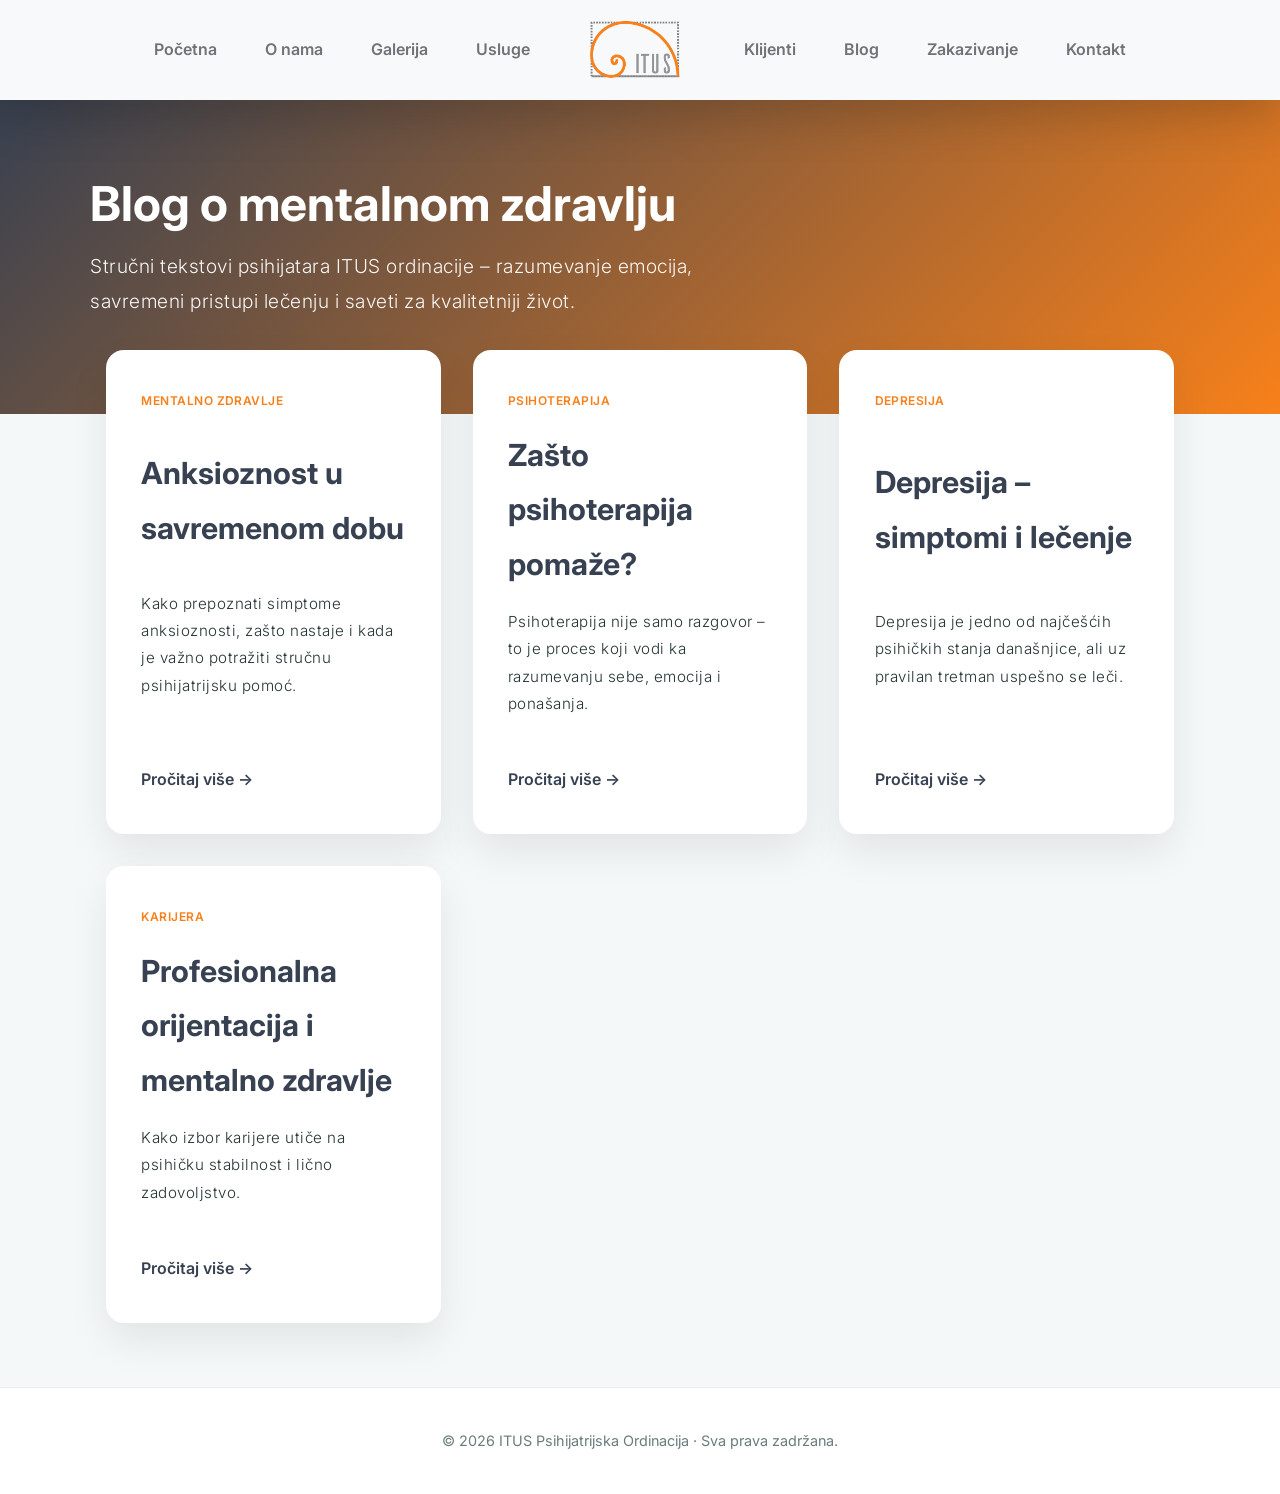
==== index.html @ 5a694f1c "Rename blog.html to index.html" ====
<!DOCTYPE html>
<html lang="sr">
<head>
  <meta charset="UTF-8" />
  <meta name="viewport" content="width=device-width, initial-scale=1.0" />
  <title>Blog | ITUS Psihijatrijska Ordinacija</title>
  <meta name="description" content="Savremeni blog ITUS ordinacije – mentalno zdravlje, psihijatrija i psihoterapija." />

  <!-- Google Font -->
  <link href="https://fonts.googleapis.com/css2?family=Inter:wght@300;400;500;600;700&display=swap" rel="stylesheet">
<link rel="preconnect" href="https://fonts.googleapis.com">
        
        <link rel="preconnect" href="https://fonts.gstatic.com" crossorigin>
        
        <link href="https://fonts.googleapis.com/css2?family=Open+Sans:wght@300;400;600;700&display=swap" rel="stylesheet">

        <link href="bootstrap.min.css" rel="stylesheet">

        <link href="bootstrap-icons.css" rel="stylesheet">

        <link href="owl.carousel.min.css" rel="stylesheet">

        <link href="owl.theme.default.min.css" rel="stylesheet">

        <link href="templatemo-medic-care.css" rel="stylesheet">

  <style>
    :root {
      --primary: #374151;
      --accent: #f7801a;
      --bg: #f5f8f9;
      --card: #ffffff;
      --text: #243333;
      --muted: #6b7c7c;
      --radius: 18px;
      --max-width: 1100px;
    }

    * {
      box-sizing: border-box;
      margin: 0;
      padding: 0;
    }

    body {
      font-family: 'Inter', sans-serif;
      background: var(--bg);
      color: var(--text);
      line-height: 1.8;
    }

    /* HEADER – koristi postojeći header sajta */
    /* Ovaj deo ostaje identičan kao na itus.co.rs */
    header.site-header {
      background: #ffffff;
      box-shadow: 0 4px 20px rgba(0,0,0,0.06);
      padding: 1rem 2rem;
    }

    /* HERO */
    .hero {
      background: linear-gradient(135deg, var(--primary), var(--accent));
      color: #fff;
      padding: 5rem 1rem;
    }

    .hero-inner {
      max-width: var(--max-width);
      margin: auto;
    }

    .hero h1 {
      font-size: 3rem;
      font-weight: 700;
      margin-bottom: 1rem;
    }

    .hero p {
      font-size: 1.2rem;
      max-width: 700px;
      opacity: 0.95;
    }

    /* CONTENT */
    main {
      max-width: var(--max-width);
      margin: -4rem auto 4rem;
      padding: 0 1rem;
    }

    .blog-grid {
      display: grid;
      grid-template-columns: repeat(auto-fit, minmax(280px, 1fr));
      gap: 2rem;
    }

    .blog-card {
      background: var(--card);
      border-radius: var(--radius);
      padding: 2.5rem 2.2rem;
      box-shadow: 0 18px 40px rgba(0,0,0,0.08);
      display: flex;
      flex-direction: column;
      justify-content: space-between;
      transition: transform 0.3s ease, box-shadow 0.3s ease;
    }

    .blog-card:hover {
      transform: translateY(-6px);
      box-shadow: 0 30px 60px rgba(0,0,0,0.12);
    }

    .blog-card h2 {
      font-size: 1.4rem;
      margin: 1rem 0 0.8rem;
      color: var(--primary);
    }

    .blog-card p {
      color: var(--muted);
      font-size: 0.95rem;
    }

    .tag {
      display: inline-block;
      font-size: 0.75rem;
      font-weight: 600;
      text-transform: uppercase;
      letter-spacing: 0.04em;
      color: var(--accent);
    }

    .read-more {
      margin-top: 1.8rem;
      font-weight: 600;
      color: var(--primary);
      text-decoration: none;
      align-self: flex-start;
    }

    .read-more:hover {
      text-decoration: underline;
    }

    .blog-card h2 {
      font-size: 1.9rem;
      margin-bottom: 1rem;
      color: var(--primary);
    }

    .blog-card h3 {
      margin-top: 2.5rem;
      margin-bottom: 1rem;
      font-size: 1.4rem;
    }

    .blog-card p {
      margin-bottom: 1.2rem;
      color: var(--text);
    }

    .blog-card ul {
      margin: 1.5rem 0 1.5rem 1.5rem;
    }

    .blog-card li {
      margin-bottom: 0.6rem;
    }

    .info-box {
      margin-top: 3rem;
      padding: 2rem;
      background: linear-gradient(135deg, #eef7f6, #ffffff);
      border-radius: var(--radius);
      border-left: 6px solid var(--accent);
    }

    .info-box h3 {
      margin-top: 0;
      color: var(--primary);
    }

    footer {
      background: #ffffff;
      text-align: center;
      padding: 2.5rem 1rem;
      color: var(--muted);
      font-size: 0.9rem;
      border-top: 1px solid #e6eeee;
    }

    @media (max-width: 768px) {
      .hero h1 {
        font-size: 2.2rem;
      }
      .blog-card {
        padding: 2rem;
      }
    }
  </style>
</head>
<body>

 <nav class="navbar navbar-expand-lg bg-light fixed-top shadow-lg">
                <div class="container">
                    <a class="navbar-brand mx-auto d-lg-none" href="index.html">
                        Itus
                        <strong class="d-block">Psihijatrijska Ordinacija</strong>
                    </a>

                    <button class="navbar-toggler" type="button" data-bs-toggle="collapse" data-bs-target="#navbarNav" aria-controls="navbarNav" aria-expanded="false" aria-label="Toggle navigation">
                        <span class="navbar-toggler-icon"></span>
                    </button>

                    <div class="collapse navbar-collapse" id="navbarNav">
                        <ul class="navbar-nav mx-auto">
                            <li class="nav-item">
                                <a class="nav-link" href="#hero">Početna</a>
                            </li>

                            <li class="nav-item">
                                <a class="nav-link" href="#about">O nama</a>
                            </li>

                            <li class="nav-item">
                                <a class="nav-link" href="#galerija">Galerija</a>
                            </li>

                            <li class="nav-item">
                                <a class="nav-link" href="#timeline">Usluge</a>
                            </li>

                            <a class="navbar-brand d-none d-lg-block" href="index.html">
                                <!-- Itus
                                <strong class="d-block">Psihijatrijska Ordinacija</strong> -->
                                <img src="ItusLogoBezTeksta.png" style="height: 60px;">
                            </a>

                            <li class="nav-item">
                                <a class="nav-link" href="#reviews">Klijenti</a>
                            </li>

                            <li class="nav-item active">
                                <a class="nav-link" href="#blog">Blog</a>
                            </li>

                            <li class="nav-item">
                                <a class="nav-link" href="#booking">Zakazivanje</a>
                            </li>

                            <li class="nav-item">
                                <a class="nav-link" href="#kontakt">Kontakt</a>
                            </li>
                        </ul>
                    </div>

                </div>
            </nav>

<section class="hero">
  <div class="hero-inner">
    <h1>Blog o mentalnom zdravlju</h1>
    <p style="color:white !important">
      Stručni tekstovi psihijatara ITUS ordinacije – razumevanje emocija,
      savremeni pristupi lečenju i saveti za kvalitetniji život.
    </p>
  </div>
</section>

<main>
  <section class="blog-grid">

  <article class="blog-card">
    <span class="tag">Mentalno zdravlje</span>
    <h2>Anksioznost u savremenom dobu</h2>
    <p>
      Kako prepoznati simptome anksioznosti, zašto nastaje i kada je važno
      potražiti stručnu psihijatrijsku pomoć.
    </p>
    <a href="#" class="read-more">Pročitaj više →</a>
  </article>

  <article class="blog-card">
    <span class="tag">Psihoterapija</span>
    <h2>Zašto psihoterapija pomaže?</h2>
    <p>
      Psihoterapija nije samo razgovor – to je proces koji vodi ka
      razumevanju sebe, emocija i ponašanja.
    </p>
    <a href="#" class="read-more">Pročitaj više →</a>
  </article>

  <article class="blog-card">
    <span class="tag">Depresija</span>
    <h2>Depresija – simptomi i lečenje</h2>
    <p>
      Depresija je jedno od najčešćih psihičkih stanja današnjice, ali uz
      pravilan tretman uspešno se leči.
    </p>
    <a href="#" class="read-more">Pročitaj više →</a>
  </article>

  <article class="blog-card">
    <span class="tag">Karijera</span>
    <h2>Profesionalna orijentacija i mentalno zdravlje</h2>
    <p>
      Kako izbor karijere utiče na psihičku stabilnost i lično zadovoljstvo.
    </p>
    <a href="#" class="read-more">Pročitaj više →</a>
  </article>

</section>
</main>

<footer>
  © 2026 ITUS Psihijatrijska Ordinacija · Sva prava zadržana.
</footer>
 <script src="jquery.min.js"></script>
        <script src="bootstrap.bundle.min.js"></script>
        <script src="owl.carousel.min.js"></script>
        <script src="scrollspy.min.js"></script>
        <script src="custom.js"></script>
        <script src="https://cdn.jsdelivr.net/npm/@fancyapps/ui@5.0/dist/fancybox/fancybox.umd.js"></script>
        <script>
            Fancybox.bind('[data-fancybox="gallery"]', {
              //
            });    
          </script>
</body>
</html>
---- templatemo-medic-care.css ----
/*---------------------------------------
  CUSTOM PROPERTIES ( VARIABLES )             
-----------------------------------------*/
:root {
  --white-color:                  #FFFFFF;
  --primary-color:                #f7801a;
  --secondary-color:              #dfdfdf;
  --section-bg-color:             #F9F9F9;
  --dark-color:                   #000000;
  --title-color:                  #565758;
  --p-color:                      #717275;
  --border-color:                 #eaeaea;

  --body-font-family:             'Open Sans', sans-serif;

  --h1-font-size:                 48px;
  --h2-font-size:                 36px;
  --h3-font-size:                 32px;
  --h4-font-size:                 28px;
  --h5-font-size:                 24px;
  --h6-font-size:                 22px;
  --p-font-size:                  18px;
  --menu-font-size:               16px;

  --font-weight-light:            300;
  --font-weight-normal:           400;
  --font-weight-semibold:         600;
  --font-weight-bold:             700;
}

body {
    background: var(--white-color);
    font-family: var(--body-font-family);    
    position: relative;
    padding-top: 94px;
    
}

body::after {
  content: "";
  background-image: url("../BGProba.jpg");
  opacity: 0.08;
  top: 0;
  left: 0;
  bottom: 0;
  right: 0;
  position: absolute;
  z-index: -1;   
}

/*---------------------------------------
  TYPOGRAPHY               
-----------------------------------------*/

h2,
h3,
h4,
h5,
h6 {
  color: var(--dark-color);
  line-height: inherit;
}

h1,
h2,
h3,
h4,
h5,
h6 {
  font-weight: var(--font-weight-semibold);
}

h1,
h2 {
  font-weight: var(--font-weight-bold);
}

h1 {
  font-size: var(--h1-font-size);
  line-height: normal;
}

h2 {
  font-size: var(--h2-font-size);
}

h3 {
  font-size: var(--h3-font-size);
}

h4 {
  font-size: var(--h4-font-size);
}

h5 {
  font-size: var(--h5-font-size);
}

h6 {
  font-size: var(--h6-font-size);
}

p {
  color: var(--p-color);
  font-size: var(--p-font-size);
  font-weight: var(--font-weight-light);
  letter-spacing: 0.5px;
}

a, 
button {
  touch-action: manipulation;
  transition: all 0.3s;
}

a {
  color: var(--p-color);
  text-decoration: none;
}

a:hover {
  color: var(--primary-color);
}

.section-padding {
  padding-top: 7rem;
  padding-bottom: 7rem;
}

/*---------------------------------------
  CUSTOM LINK               
-----------------------------------------*/
.custom-link {
  display: inline-block;
  text-decoration: none;
  border: 1px solid var(--border-color);
  color: var(--primary-color);
  pointer-events: auto;
  font-weight: var(--font-weight-semibold);
  line-height: 40px;
  position: relative;
  padding: 0 30px;
  box-sizing: border-box;
  margin: 0;
  -webkit-user-select: none;
     -moz-user-select: none;
      -ms-user-select: none;
          user-select: none;
  overflow: hidden;
  border-radius: 0;
  text-transform: uppercase;
}

.custom-link::before {
  content: attr(data-hover);
  background-color: var(--border-color);
  color: var(--primary-color);
  position: absolute;
  top: 100%;
  bottom: 0;
  left: 0;
  transition: all 300ms cubic-bezier(0.19, 1, 0.56, 1);
  right: 0;
  text-align: center;
}

.custom-link:hover::before {
  top: 0;
}

b,
strong {
  font-weight: var(--font-weight-bold);
}

/*---------------------------------------
  LIST GROUP               
-----------------------------------------*/
.list-group-item {
  background-color: transparent;
  color: var(--p-color);
  font-size: var(--p-font-size);
  padding: 1rem 0;
}

.list-group-item:first-child {
  padding-top: 0;
}

.list-group-item span {
  font-weight: var(--font-weight-semibold);
  margin-left: auto;
}

/*---------------------------------------
  ANIMATED TEXT              
-----------------------------------------*/
.animated {
  position: relative;
}

.animated-info {
  display: inline-block;
  vertical-align: top;
  min-width: 250px;
  position: relative;
}

.animated-item {
  color: var(--primary-color);
}

.animated-item {
  display: block;
  opacity: 0;
  overflow: hidden;
  position: absolute;
  top: 0;
  right: 0;
  left: 0;
  animation: BottomTotop 6s linear infinite 0s;
}

.animated-item:nth-child(2n+2) {
  animation-delay: 2s;
}

.animated-item:nth-child(3n+3) {
  animation-delay: 4s;
}


@keyframes BottomTotop {
  0% {
    opacity: 0;
  }
  5% {
    opacity: 0;
    transform: translateY(5px);
  }
  10% {
    opacity: 1;
    transform: translateY(0px);
  }
  25% {
    opacity: 1;
    transform: translateY(0px);
  }
  30% {
    opacity: 0;
    transform: translateY(5px);
  }
  80% {
    opacity: 0;
  }
  100% {
    opacity: 0;
  }
}

/*---------------------------------------
  HERO              
-----------------------------------------*/
.hero {  
  padding-top: 0rem;
}

.hero .container {
  position: relative;
  overflow: hidden;
  height: 580px;
}

.heroText {
  background: var(--white-color);
  position: absolute;
  z-index: 2;
  bottom: 0;
  right: 0;
  padding: 1.5rem 2.5rem;
  width: 50%;
}

.contact-phone {
  font-weight: var(--font-weight-semibold);
}

/*---------------------------------------
  FEATURED & MAPA          
-----------------------------------------*/
.featured-circle {
  border-radius: 100%;
  width: 350px;
  height: 350px;
  margin: 0 auto;
  padding: 0 20px;
}

.featured-circle-map{
  border-radius: 100%;
  width: 750px;
  height: 450px;
  margin: 0 auto;
  padding: 0 20px;
}

.mapa{
  border-radius: 6%;
  width: 425px;
  height: 400px;
  box-shadow: 0 2rem 6rem rgba(0,0,0,.175) !important;
}


.featured-text {
  font-size: var(--h6-font-size);
  line-height: 2rem;
  font-weight: var(--font-weight-bold);
  text-align: center;
  margin-bottom: 0;
}

.featured-number {
  color: var(--primary-color);
  font-size: 8rem;
  margin: 0 10px;
}

/*---------------------------------------
  NAVIGATION              
-----------------------------------------*/
.navbar {
  padding-top: 20px;
  padding-bottom: 20px;
}

.navbar-brand {
  color: var(--primary-color);
  font-size: var(--h5-font-size);
  font-weight: var(--font-weight-bold);
  margin: 0 30px;
  padding: 0;
  text-align: center;
}

.navbar-brand strong {
  color: var(--p-color);
  font-size: 12px;
  position: relative;
  bottom: 5px;
}

.navbar-expand-lg .navbar-nav .nav-link {
  padding-right: 1.5rem;
  padding-left: 1.5rem;
}

.navbar-nav .nav-link {
  color: var(--p-color);
  font-weight: var(--font-weight-semibold);
  font-size: var(--menu-font-size);
  padding-top: 15px;
  padding-bottom: 15px;
}

.navbar-nav .nav-item.active .nav-link, 
.nav-link:focus, 
.nav-link:hover {
  color: var(--dark-color);
}

.nav-link:focus {
  color: var(--p-color);
}

.navbar-toggler {
  border: 0;
  padding: 0;
  cursor: pointer;
  margin: 0;
  width: 30px;
  height: 35px;
  outline: none;
}

.navbar-toggler:focus {
  outline: none;
  box-shadow: none;
}

.navbar-toggler[aria-expanded="true"] .navbar-toggler-icon {
  background: transparent;
}

.navbar-toggler[aria-expanded="true"] .navbar-toggler-icon:before,
.navbar-toggler[aria-expanded="true"] .navbar-toggler-icon:after {
  transition: top 300ms 50ms ease, -webkit-transform 300ms 350ms ease;
  transition: top 300ms 50ms ease, transform 300ms 350ms ease;
  transition: top 300ms 50ms ease, transform 300ms 350ms ease, -webkit-transform 300ms 350ms ease;
  top: 0;
}

.navbar-toggler[aria-expanded="true"] .navbar-toggler-icon:before {
  transform: rotate(45deg);
}

.navbar-toggler[aria-expanded="true"] .navbar-toggler-icon:after {
  transform: rotate(-45deg);
}

.navbar-toggler .navbar-toggler-icon {
  background: var(--dark-color);
  transition: background 10ms 300ms ease;
  display: block;
  width: 30px;
  height: 2px;
  position: relative;
}

.navbar-toggler .navbar-toggler-icon:before,
.navbar-toggler .navbar-toggler-icon:after {
  transition: top 300ms 350ms ease, -webkit-transform 300ms 50ms ease;
  transition: top 300ms 350ms ease, transform 300ms 50ms ease;
  transition: top 300ms 350ms ease, transform 300ms 50ms ease, -webkit-transform 300ms 50ms ease;
  position: absolute;
  right: 0;
  left: 0;
  background: var(--dark-color);
  width: 30px;
  height: 2px;
  content: '';
}

.navbar-toggler .navbar-toggler-icon:before {
  top: -8px;
}

.navbar-toggler .navbar-toggler-icon:after {
  top: 8px;
}

/*---------------------------------------
  TIMELINE               
-----------------------------------------*/
.timeline,
.timeline-nodes {
  position: relative;
}

.timeline-nodes:nth-child(even) {
  flex-direction: row-reverse;
}

.timeline h3, 
.timeline p {
  padding: 10px 30px;
} 

.timeline h3 {
  background: var(--dark-color);
}

.timeline::before {
  content: "";
  display: block;
  position: absolute;
  top: 37px;
  left: 50%;
  width: 0;
  border-left: 1px solid var(--primary-color);
  opacity: 0.4;
  height: 92%;
  z-index: 1;
  transform: translateX(-50%);
}



.timeline-content {
  position: relative;
  border-radius: 0 0 0.25rem 0.25rem;
  padding: 0;
}

.timeline-nodes:nth-child(odd) h3,
.timeline-nodes:nth-child(odd) p {
  text-align: right;
}

.timeline-nodes:nth-child(odd) .timeline-date {
  text-align: left;
}
 
.timeline-nodes:nth-child(even) .timeline-date {
  text-align: right;
}

.timeline-nodes:nth-child(odd) h3::after {
  content: "";
  position: absolute;
  top: 50%;
  left: 100%;
  transform: translate(0, -50%);
  width: 0;
  border-left: 10px solid var(--dark-color);
  border-top: 10px solid transparent;
  border-bottom: 10px solid transparent;
}

.timeline-nodes h3 {
  position: relative;
  border-radius: 0.25rem 0.25rem 0 0;
}

.timeline-nodes:nth-child(even) h3::after {
  content: "";
  position: absolute;
  top: 50%;
  right: 100%;
  transform: translate(0, -50%);
  width: 0;
  border-right: 10px solid var(--dark-color);
  border-top: 10px solid transparent;
  border-bottom: 10px solid transparent;
}

/*.timeline-icons {
  position: relative;
  z-index: 100;
}*/

.timeline-icons {
  /*content: "";*/
  background-color: black;
  width: 80px;
  height: 80px;
  border-radius: 50%;
  display: block;
  position: absolute;
  top: 0;
  left: 50%;
  transform: translate(-50%,0);
  background: var(--white-color);
  box-shadow: 0 1rem 3rem rgba(0,0,0,.175);
  z-index: 1;
}

.timeline-icon {
  position: relative;
  z-index: 100;
  font-size: var(--h3-font-size);
  color: var(--primary-color);
  display: block;
  text-align: center;
  line-height: 80px;
}

@media (max-width: 767px) {
  .timeline-nodes:nth-child(odd) h3,
  .timeline-nodes:nth-child(odd) p {
    text-align: left;
  }

  .timeline-nodes:nth-child(even) {
    flex-direction: row;
  }

  .timeline::after{
    content: '';
    width: 10px;
    height: 219px;
    background: 1px solid var(--primary-color);
    display: block;
    position: relative;
    top: 10px;
  }

  .timeline::before {
    content: "";
    display: block;
    position: absolute;
    top: 60px;
    left: 33px;
    width: 0;
    height: 90%;
    z-index: 1;
    transform: translateX(-50%);
  }

  .timeline-icons {
    position: absolute;
    left: 0%;
    top: 60px;
  }

  .timeline-nodes:nth-child(odd) h3::after {
    left: auto;
    right: 100%;
    border-left: 0;
    border-right: 10px solid var(--dark-color);
    border-top: 10px solid transparent;
    border-bottom: 10px solid transparent;
  }

  .timeline-nodes:nth-child(even) h3::after {
    right: 100%;
    width: 0;
    border-right: 10px solid var(--dark-color);
    border-top: 10px solid transparent;
    border-bottom: 10px solid transparent;
  }

  .timeline-nodes:nth-child(even) .timeline-date {
    text-align: left;
  }

  .timeline-icons::before {
    width: 75px;
    height: 75px;
  }

  .timeline-icon {
    line-height: 75px;
  }

  .gore-dole{
    margin-left:0px !important;
  }
}

@media (max-width: 575px) {
  .timeline::before {
    content: "";
    display: block;
    top: 60px;
    left: 57px;
    height: 87%;
    
  }

  #reviews{
    margin-top:-300px;
  }

  .timeline::after {
    content: "";
    display: block;
    top: 60px;
    left: 57px;
    height:400px;
    position: relative;
  }


  .timeline-icons{
    margin-left:45px !important;
  }

  .timeline-icons::before {
    width: 70px;
    height: 70px;
  }

  .timeline-icon {
    line-height: 70px;
  }
}

/*---------------------------------------
  REVIEWS               
-----------------------------------------*/
.reviews-thumb {
  margin-bottom: 0;
  padding: 32px;
}

.reviews-text {
  margin-top: 10px;
  margin-bottom: 25px;
}

.reviews-image {
  border-radius: 100px;
  width: 70px !important;
  height: 70px !important;
}

.reviews-carousel .owl-item {
  opacity: 0.45;
}

.reviews-carousel .owl-item.active.center {
  opacity: 1;
}

.reviews-carousel .owl-item.active.center .reviews-thumb {
  background: var(--secondary-color);
}

.reviews-carousel .owl-item.active.center .reviews-thumb,
.reviews-carousel .owl-item.active.center .reviews-text {
  color: var(--dark-color);
}

.reviews-carousel .owl-nav {
  display: flex;
  justify-content: space-between;
  margin: auto;
  text-align: center;
  position: absolute;
  top: 50%;
  left: 50%;
  transform: translate(-50%, -50%);
}

.reviews-carousel .owl-nav span {
  width: 35px;
  height: 35px;
  line-height: 35px;
  display: block;
}

.reviews-carousel .owl-nav .owl-prev {
  position: relative;
  left: -80px;
}

.reviews-carousel .owl-nav .owl-next {
  position: relative;
  right: -80px;
}

.reviews-carousel .owl-prev span,
.reviews-carousel .owl-next span {
  color: transparent;
}

.reviews-carousel .owl-prev span::before,
.reviews-carousel .owl-next span::before {
  font-family: bootstrap-icons;
  display: block;
  font-size: var(--h3-font-size);
  color: var(--p-color);
  width: 35px;
  height: 35px;
}

.reviews-carousel .owl-prev span::before {
  content: "\f12f";
}

.reviews-carousel .owl-next span::before {
  content: "\f138";
}

/*---------------------------------------
  BOOKING FORM            
-----------------------------------------*/

.booking-form .form-control {
  background: transparent;
  border-radius: 0;
  border: 0;
  border-bottom: 1px solid var(--border-color);
  color: #6c757d;
  font-weight: var(--font-weight-normal);
  padding-top: 12px;
  padding-bottom: 12px;
  margin-top: 15px;
  transition: all 0.3s;
}

.booking-form #submit-button {
  background: var(--dark-color);
  border-bottom: 0;
  font-weight: var(--font-weight-semibold);
  color: var(--white-color);
  text-transform: uppercase;
  margin-top: 35px;
}

.booking-form #submit-button:hover {
  background: var(--primary-color);
}

/*---------------------------------------
  FOOTER              
-----------------------------------------*/
.site-footer {
  background: var(--section-bg-color);
}

.copyright-text {
  font-size: var(--menu-font-size);
}

/*---------------------------------------
  SOCIAL ICON               
-----------------------------------------*/
.social-icon {
  margin: 0;
  padding: 0;
}

.social-icon li {
  list-style: none;
  display: inline-block;
  vertical-align: top;
  transition: all 0.3s;
}

.social-icon:hover li:not(:hover) {
  opacity: 0.65;
}

.social-icon-link {
  font-size: var(--p-font-size);
  display: inline-block;
  vertical-align: top;
  margin-top: 4px;
  margin-bottom: 4px;
  margin-right: 15px;
}

.social-icon-link:hover {
  color: var(--primary-color);
}

/*---------------------------------------
  RESPONSIVE STYLES               
-----------------------------------------*/
@media screen and (min-width: 1600px) {
  .hero .container {
    height: 740px;
  }
}

@media screen and (max-width: 991px) {
  body {
    padding-top: 74px;
  }

  h1 {
    font-size: 38px;
  }

  h2 {
    font-size: 32px;
  }

  h3 {
    font-size: 26px;
  }

  h4 {
    font-size: 24px;
  }

  h5 {
    font-size: 20px;
  }

  h6 {
    font-size: 18px;
  }

  .section-padding {
    padding-top: 5rem;
    padding-bottom: 5rem;
  }

  .navbar {
    padding-top: 10px;
    padding-bottom: 10px;
  }

  .navbar-nav .nav-link {
    padding-top: 5px;
    padding-bottom: 10px;
  }

  .hero .container {
    height: inherit;
  }

  .heroText {
    position: relative;
    bottom: 100px;
    left: 0;
    width: auto;
    margin-bottom: -100px;
    padding: 2rem;
  }

  .featured-circle {
    width: 320px;
    height: 320px;
  }
}

@media screen and (max-width: 767px) {
  .heroText {
    padding: 1.5rem;
  }

  .timeline-icons{
    margin-left:19px;
  }

  .animated-info {
    min-width: 125px;
  }

  .featured-circle {
    margin-top: 20px;
  }

  .reviews-carousel .owl-nav {
    position: relative;
    width: auto !important;
    transform: inherit;
    top: 0;
    bottom: 0;
    left: 0;
    max-width: 100px;
    margin: 20px auto;
  }

  .reviews-carousel .owl-nav .owl-prev,
  .reviews-carousel .owl-nav .owl-next {
    right: 0;
    left: 0;
  }

  .ikonica {
    display: inline-block;
    width: 32px; height: 32px;
    margin-top:20px;
    margin-left:20px;
    
  }
}


@media screen and (max-width: 480px) {
  .heroText {
    padding: 1rem;
  }

  .heroLinks .custom-link {
    font-size: 12px;
    line-height: 30px;
    margin-right: 12px !important;
    padding: 0 25px;
  }

  .contact-phone {
    font-size: 12px;
  }
  
  .timeline-icons{
    margin-left:55px;
  }

}



@media screen and (max-width: 360px) {
  .featured-number {
    font-size: 5rem;
  }

  .featured-circle {
    width: 235px;
    height: 235px;
  }

  .reviews-image {
    width: 55px !important;
    height: 55px !important;
    background-color: var(--white-color);
  }

  .reviews-thumb figcaption {
    font-size: var(--menu-font-size);
  }

 

  .timeline::before{
    height:92%;
  }

}

#more {display: none;}

.galerija{
 position: absolute;
 margin-top:11%;
 margin-left:-55px;
}

.ikonica {
  display: inline-block;
  width: 42px; height: 42px;
  margin-top:20px;

}

#moreservices {
  display: none;
}


#lastone{
 visibility:hidden;
}

#lastp{
height: 0;
}

#lasth{
  height: 0;
}

.gore-dole{
  width:100%;
  height: 100%;
  margin-top:0;
  cursor: pointer;
}

.dole{
  width: 80px;
  height: 80px;
}

.rgalerija:hover > .col-lg-6:not(:hover) {
  filter: blur(4px);
}

.slika{
  border-radius: 5px;
  cursor: pointer;
}

.reviews-carousel .owl-next span::before {
  content: ">";
}

.reviews-carousel .owl-prev span, .reviews-carousel .owl-next span {
  color: transparent;
}

.reviews-carousel .owl-prev span::before {
  content: "<";
}
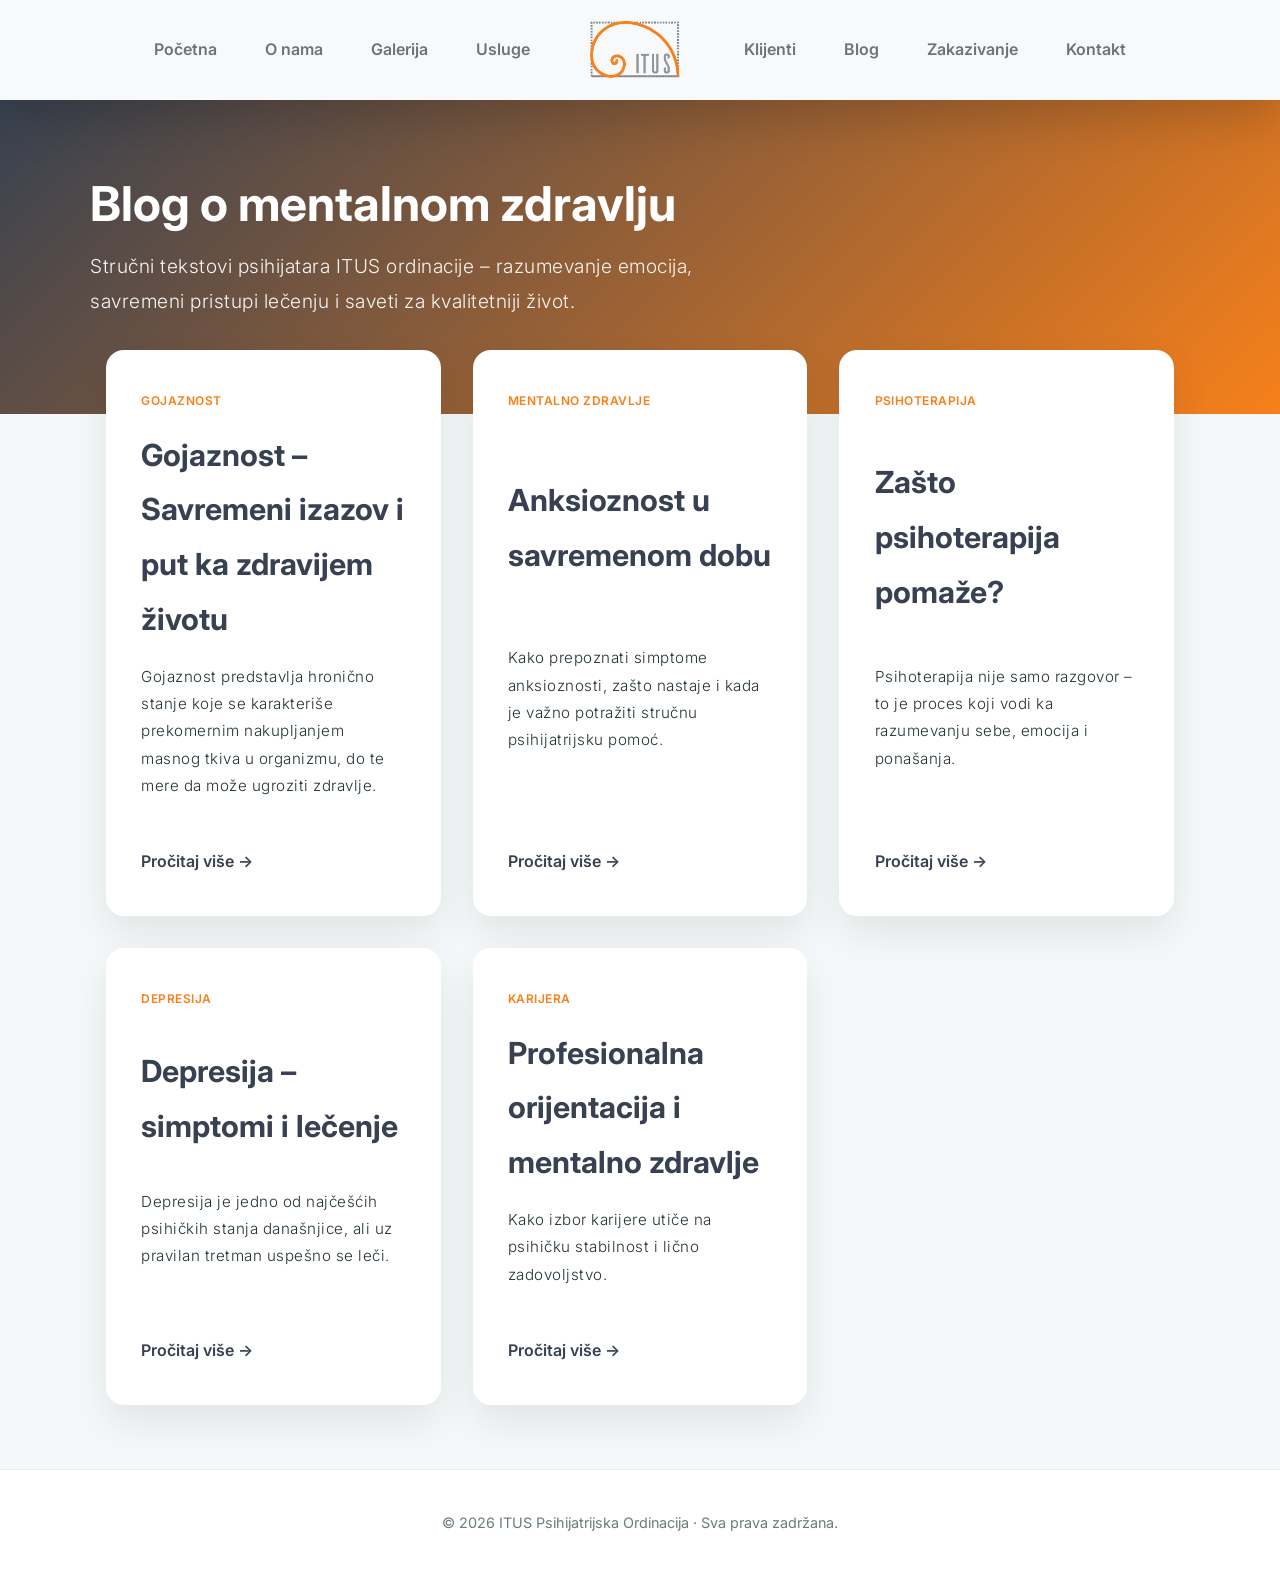
==== commit 89d75606: "Dodat gojaznost blog link i kartica u main blog katalog" ====
--- a/index.html
+++ b/index.html
@@ -269,7 +269,17 @@
 
 <main>
   <section class="blog-grid">
-
+    
+<article class="blog-card">
+    <span class="tag">Gojaznost</span>
+    <h2>Gojaznost – Savremeni izazov i put ka zdravijem životu
+</h2>
+    <p>
+     Gojaznost predstavlja hronično stanje koje se karakteriše prekomernim nakupljanjem masnog tkiva u organizmu, do te mere da može ugroziti zdravlje. 
+    </p>
+    <a href="gojaznost.html" class="read-more">Pročitaj više →</a>
+  </article>
+    
   <article class="blog-card">
     <span class="tag">Mentalno zdravlje</span>
     <h2>Anksioznost u savremenom dobu</h2>
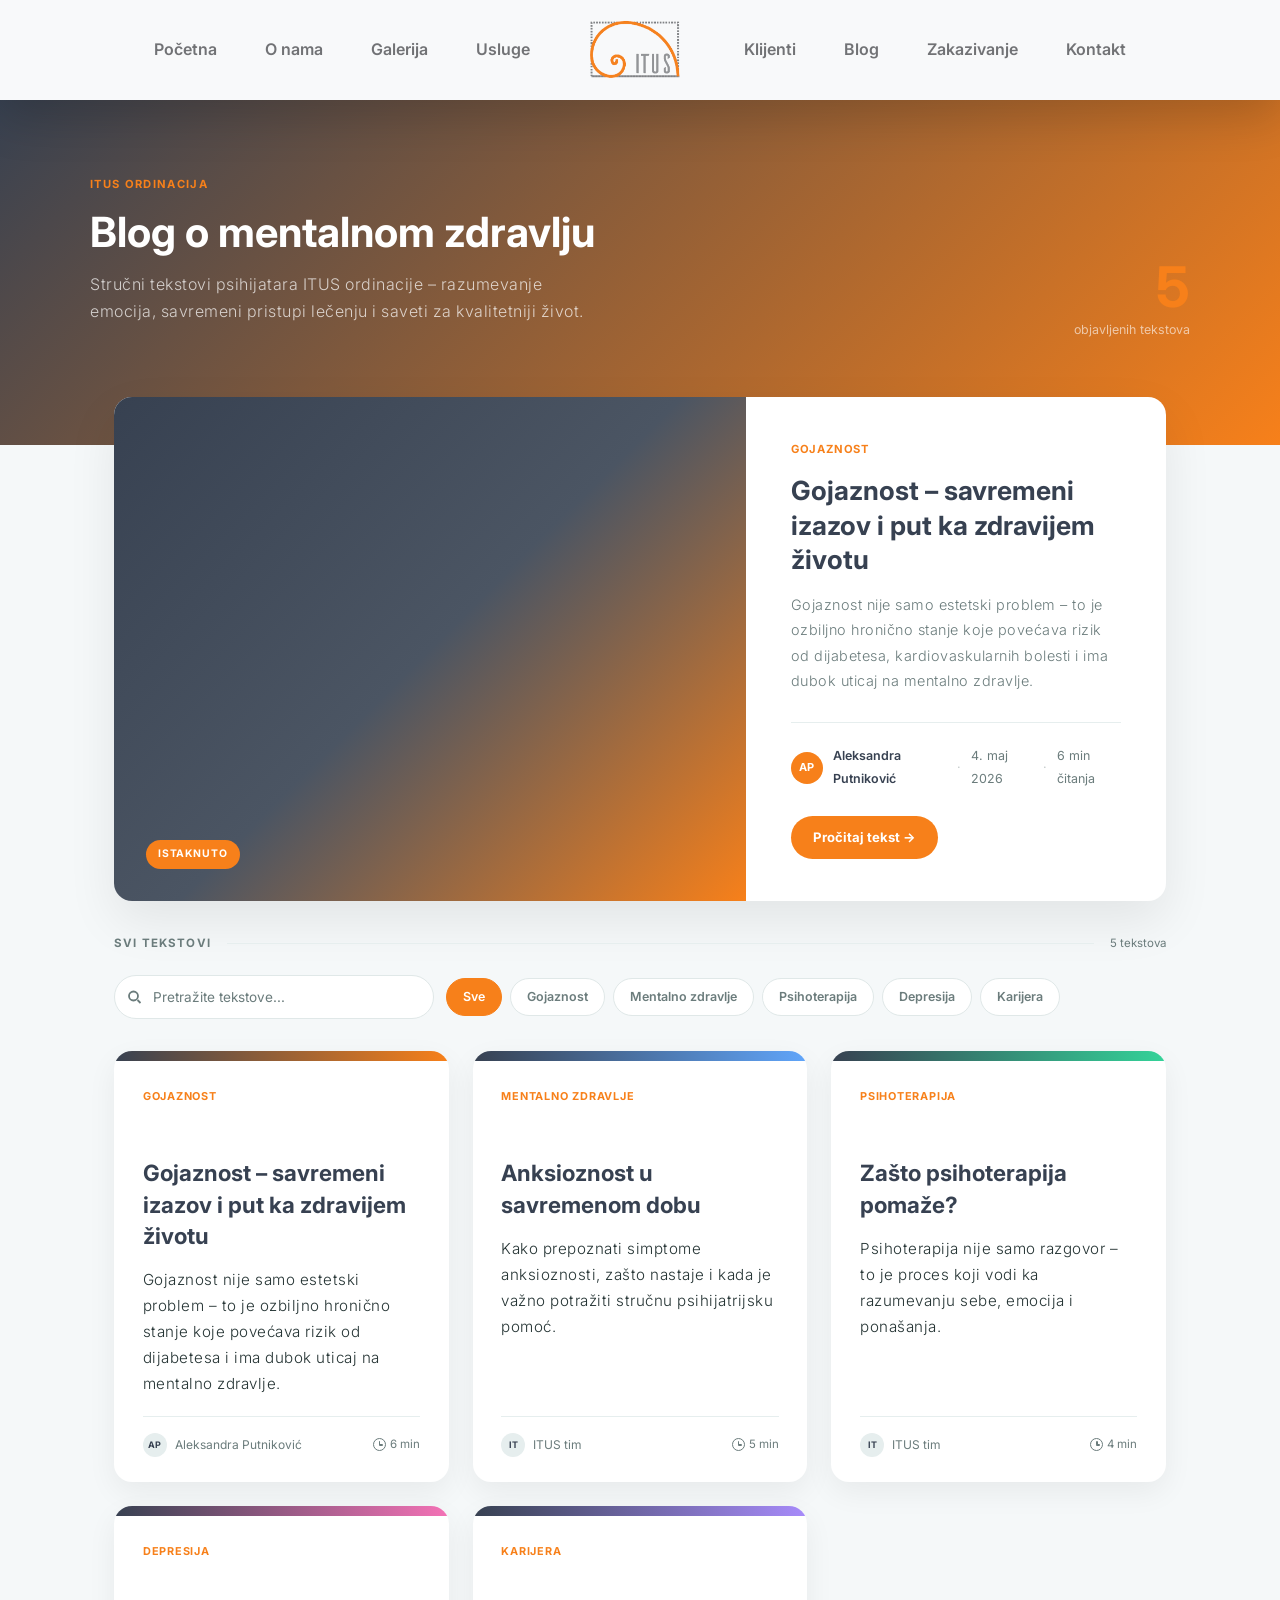
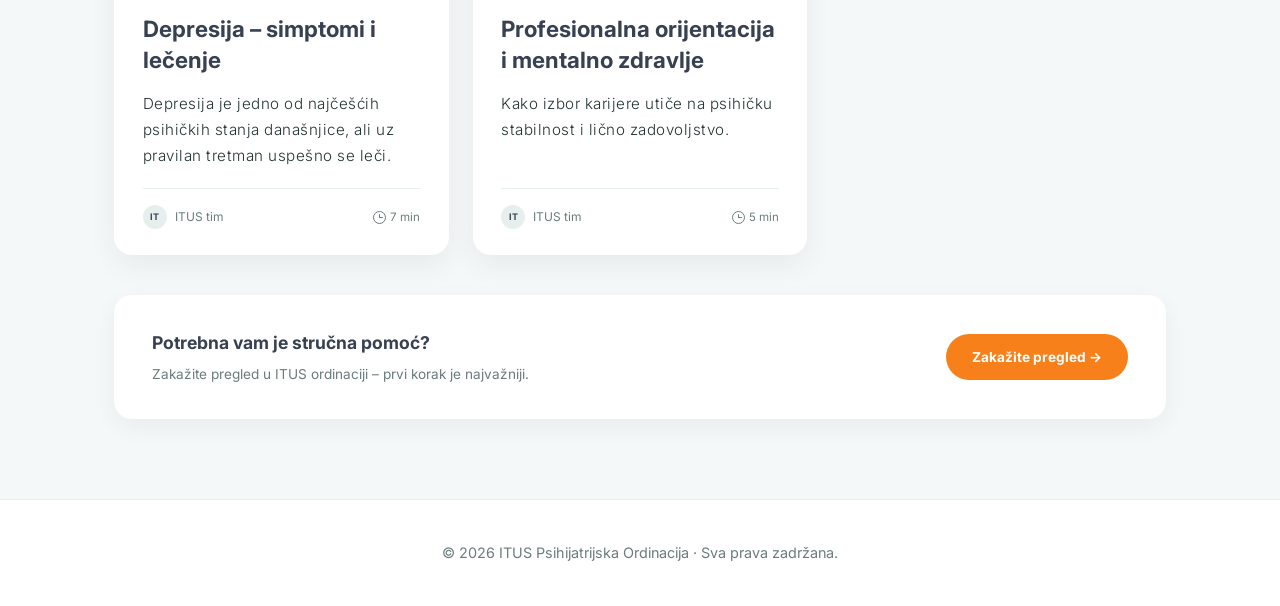
==== commit bbc7c9a7: "Redisgned Blog Archive" ====
--- a/index.html
+++ b/index.html
@@ -97,7 +97,7 @@
     .blog-card {
       background: var(--card);
       border-radius: var(--radius);
-      padding: 2.5rem 2.2rem;
+      /* padding: 2.5rem 2.2rem; */
       box-shadow: 0 18px 40px rgba(0,0,0,0.08);
       display: flex;
       flex-direction: column;
@@ -197,6 +197,444 @@
         padding: 2rem;
       }
     }
+  /* ── HERO ── */
+  .blog-hero {
+    background: linear-gradient(135deg, var(--primary), var(--accent));
+    color: #fff;
+    padding: 5rem 1.5rem 6.5rem;
+  }
+  .blog-hero__inner {
+    max-width: var(--max-width, 1100px);
+    margin: auto;
+    display: flex !important;
+    align-items: flex-end;
+    justify-content: space-between;
+    gap: 2rem;
+    flex-wrap: wrap;
+  }
+  .blog-hero__left {}
+  .blog-hero__eyebrow {
+    font-size: 0.7rem;
+    font-weight: 700;
+    text-transform: uppercase;
+    letter-spacing: 0.12em;
+    color: var(--accent);
+    margin-bottom: 0.9rem;
+  }
+  .blog-hero__title {
+    font-size: 2.6rem;
+    font-weight: 700;
+    line-height: 1.15;
+    margin-bottom: 0.9rem;
+  }
+  .blog-hero__sub {
+    font-size: 1rem;
+    opacity: 0.72;
+    max-width: 520px;
+    line-height: 1.7;
+    color:white;
+  }
+  .blog-hero__stat {
+    text-align: right;
+    flex-shrink: 0;
+  }
+  .blog-hero__stat-num {
+    font-size: 3.5rem;
+    font-weight: 700;
+    color: var(--accent);
+    line-height: 1;
+  }
+  .blog-hero__stat-label {
+    font-size: 0.78rem;
+    opacity: 0.6;
+    margin-top: 4px;
+  }
+ 
+  /* ── MAIN WRAP ── */
+  .blog-main {
+    max-width: var(--max-width, 1100px);
+    margin: -3rem auto 5rem;
+    padding: 0 1.5rem;
+  }
+ 
+  /* ── FEATURED ── */
+  .blog-featured-wrap {
+    display: grid !important;
+    grid-template-columns: 1fr 420px !important;
+    background: var(--card);
+    border-radius: var(--radius);
+    box-shadow: 0 20px 50px rgba(0,0,0,0.08);
+    overflow: hidden;
+    margin-bottom: 2rem;
+    cursor: pointer;
+    transition: box-shadow 0.25s;
+    text-decoration: none !important;
+    color: inherit !important;
+  }
+  .blog-featured-wrap:hover {
+    box-shadow: 0 28px 64px rgba(0,0,0,0.13);
+  }
+  .blog-featured-wrap:hover .blog-featured__title {
+    color: var(--accent);
+  }
+  .blog-featured__img {
+    background: linear-gradient(135deg, #374151 0%, #4b5563 50%, #f7801a 100%);
+    position: relative;
+    min-height: 340px;
+    display: flex !important;
+    align-items: flex-end;
+    padding: 2rem;
+  }
+  .blog-featured__img-label {
+    background: var(--accent);
+    color: #fff;
+    font-size: 0.65rem;
+    font-weight: 700;
+    text-transform: uppercase;
+    letter-spacing: 0.08em;
+    padding: 5px 12px;
+    border-radius: 20px;
+  }
+  .blog-featured__body {
+    padding: 2.6rem 2.8rem;
+    display: flex !important;
+    flex-direction: column;
+    justify-content: center;
+  }
+  .blog-featured__tag {
+    font-size: 0.7rem;
+    font-weight: 700;
+    text-transform: uppercase;
+    letter-spacing: 0.07em;
+    color: var(--accent);
+    margin-bottom: 0.9rem;
+  }
+  .blog-featured__title {
+    font-size: 1.65rem;
+    font-weight: 700;
+    line-height: 1.3;
+    color: var(--primary);
+    margin-bottom: 1rem;
+    transition: color 0.2s;
+  }
+  .blog-featured__excerpt {
+    font-size: 0.9rem;
+    color: var(--muted);
+    line-height: 1.75;
+    margin-bottom: 1.8rem;
+  }
+  .blog-featured__meta {
+    display: flex !important;
+    align-items: center;
+    gap: 10px;
+    font-size: 0.78rem;
+    color: var(--muted);
+    padding-top: 1.4rem;
+    border-top: 1px solid #e6eeee;
+  }
+  .blog-featured__avatar {
+    width: 32px; height: 32px;
+    border-radius: 50%;
+    background: var(--accent);
+    color: #fff;
+    display: flex !important; align-items: center; justify-content: center;
+    font-size: 11px; font-weight: 700;
+    flex-shrink: 0;
+  }
+  .blog-featured__author { font-weight: 600; color: var(--primary); }
+  .blog-featured__sep { opacity: 0.4; }
+  .blog-featured__cta {
+    margin-top: 1.6rem;
+    display: inline-flex !important;
+    align-items: center;
+    gap: 6px;
+    background: var(--accent);
+    color: #fff !important;
+    font-size: 0.82rem;
+    font-weight: 700;
+    padding: 10px 22px;
+    border-radius: 30px;
+    text-decoration: none !important;
+    align-self: flex-start;
+    transition: background 0.2s;
+  }
+  .blog-featured__cta:hover { background: #e0700f; color: #fff !important; }
+ 
+  /* ── SECTION HEADER ── */
+  .blog-section-head {
+    display: flex;
+    align-items: center;
+    justify-content: space-between;
+    margin-bottom: 1.3rem;
+    gap: 1rem;
+  }
+  .blog-section-head__title {
+    font-size: 0.72rem;
+    font-weight: 700;
+    text-transform: uppercase;
+    letter-spacing: 0.1em;
+    color: var(--muted);
+  }
+  .blog-section-head__line {
+    flex: 1;
+    height: 1px;
+    background: #e6eeee;
+  }
+  .blog-section-head__count {
+    font-size: 0.72rem;
+    color: var(--muted);
+  }
+ 
+  /* ── GRID ── */
+  .blog-grid {
+    display: grid !important;
+    grid-template-columns: repeat(auto-fill, minmax(290px, 1fr)) !important;
+    gap: 1.5rem;
+  }
+ 
+  /* ── CARD ── */
+  .blog-card {
+    background: var(--card);
+    border-radius: var(--radius);
+    box-shadow: 0 10px 30px rgba(0,0,0,0.06);
+    display: flex !important;
+    flex-direction: column;
+    overflow: hidden;
+    text-decoration: none !important;
+    color: inherit !important;
+    transition: transform 0.25s, box-shadow 0.25s;
+    position: relative;
+  }
+  .blog-card::before {
+    content: '';
+    position: absolute;
+    top: 0; left: 0; right: 0;
+    height: 3px;
+    background: var(--accent);
+    transform: scaleX(0);
+    transform-origin: left;
+    transition: transform 0.25s;
+    border-radius: var(--radius) var(--radius) 0 0;
+  }
+  .blog-card:hover {
+    transform: translateY(-5px);
+    box-shadow: 0 22px 50px rgba(0,0,0,0.11);
+  }
+  .blog-card:hover::before { transform: scaleX(1); }
+ 
+  .blog-card__thumb {
+    height: 10px;
+    background: linear-gradient(90deg, var(--primary) 0%, var(--accent) 100%);
+  }
+  .blog-card__body {
+    padding: 1.6rem 1.8rem;
+    flex: 1;
+    display: flex !important;
+    flex-direction: column;
+  }
+  .blog-card__tag {
+    font-size: 0.68rem;
+    font-weight: 700;
+    text-transform: uppercase;
+    letter-spacing: 0.07em;
+    color: var(--accent);
+    margin-bottom: 0.7rem;
+  }
+  .blog-card__title {
+    font-size: 1.05rem;
+    font-weight: 700;
+    line-height: 1.4;
+    color: var(--primary);
+    margin-bottom: 0.7rem;
+    transition: color 0.2s;
+  }
+  .blog-card:hover .blog-card__title { color: var(--accent); }
+  .blog-card__excerpt {
+    font-size: 0.85rem;
+    color: var(--muted);
+    line-height: 1.7;
+    flex: 1;
+    margin-bottom: 1.4rem;
+  }
+  .blog-card__footer {
+    display: flex !important;
+    align-items: center;
+    justify-content: space-between;
+    padding-top: 1rem;
+    border-top: 1px solid #e6eeee;
+    font-size: 0.75rem;
+    color: var(--muted);
+  }
+  .blog-card__footer-left { display: flex !important; align-items: center; gap: 8px; }
+  .blog-card__mini-avatar {
+    width: 24px; height: 24px;
+    border-radius: 50%;
+    background: #e6eeee;
+    display: flex !important; align-items: center; justify-content: center;
+    font-size: 9px; font-weight: 700; color: var(--primary);
+    flex-shrink: 0;
+  }
+  .blog-card__readtime {
+    display: flex !important;
+    align-items: center;
+    gap: 4px;
+    font-size: 0.72rem;
+    color: var(--muted);
+  }
+  .blog-card__readtime-icon {
+    width: 13px; height: 13px;
+    border: 1.5px solid var(--muted);
+    border-radius: 50%;
+    position: relative;
+    flex-shrink: 0;
+  }
+  .blog-card__readtime-icon::after {
+    content: '';
+    position: absolute;
+    top: 2px; left: 5px;
+    width: 1.5px; height: 4px;
+    background: var(--muted);
+    border-radius: 1px;
+  }
+  .blog-card__readtime-icon::before {
+    content: '';
+    position: absolute;
+    top: 5px; left: 5px;
+    width: 4px; height: 1.5px;
+    background: var(--muted);
+    border-radius: 1px;
+  }
+ 
+  /* ── CTA STRIP ── */
+  .blog-cta-strip {
+    margin-top: 2.5rem;
+    background: var(--card);
+    border-radius: var(--radius);
+    padding: 2rem 2.4rem;
+    display: flex !important;
+    align-items: center;
+    justify-content: space-between;
+    gap: 1.5rem;
+    box-shadow: 0 8px 24px rgba(0,0,0,0.05);
+    flex-wrap: wrap;
+  }
+  .blog-cta-strip__text {}
+  .blog-cta-strip__title {
+    font-size: 1.1rem;
+    font-weight: 700;
+    color: var(--primary);
+    margin-bottom: 4px;
+  }
+  .blog-cta-strip__sub {
+    font-size: 0.85rem;
+    color: var(--muted);
+  }
+  .blog-cta-strip__btn {
+    background: var(--accent);
+    color: #fff;
+    font-size: 0.85rem;
+    font-weight: 700;
+    padding: 11px 26px;
+    border-radius: 30px;
+    border: none;
+    cursor: pointer;
+    font-family: 'Inter', sans-serif;
+    white-space: nowrap;
+    transition: background 0.2s;
+    text-decoration: none;
+    display: inline-block;
+  }
+  .blog-cta-strip__btn:hover { background: #e0700f; color: #fff; }
+ 
+  /* ── RESPONSIVE ── */
+  @media (max-width: 860px) {
+    .blog-featured-wrap {
+      grid-template-columns: 1fr !important;
+    }
+    .blog-featured__img {
+      min-height: 180px;
+    }
+    .blog-hero__title { font-size: 2rem; }
+    .blog-hero__stat { display: none; }
+  }
+  @media (max-width: 540px) {
+    .blog-featured__body { padding: 1.6rem; }
+    .blog-main { padding: 0 1rem; }
+  }
+
+  /* ── FILTER & SEARCH ── */
+  .blog-toolbar {
+    display: flex !important;
+    align-items: center;
+    gap: 12px;
+    margin-bottom: 2rem;
+    flex-wrap: wrap;
+  }
+  .blog-search-wrap {
+    position: relative;
+    flex: 1;
+    min-width: 200px;
+    max-width: 320px;
+  }
+  .blog-search-wrap svg {
+    position: absolute;
+    left: 13px;
+    top: 50%;
+    transform: translateY(-50%);
+    color: var(--muted);
+    pointer-events: none;
+  }
+  .blog-search {
+    width: 100%;
+    padding: 9px 14px 9px 38px;
+    border: 1.5px solid #e0e8e8;
+    border-radius: 30px;
+    font-family: 'Inter', sans-serif;
+    font-size: 0.85rem;
+    color: var(--text);
+    background: var(--card);
+    outline: none;
+    transition: border-color 0.2s;
+  }
+  .blog-search:focus { border-color: var(--accent); }
+  .blog-search::placeholder { color: var(--muted); }
+  .blog-filters {
+    display: flex !important;
+    align-items: center;
+    gap: 8px;
+    flex-wrap: wrap;
+  }
+  .blog-filter-btn {
+    padding: 7px 16px;
+    border-radius: 30px;
+    border: 1.5px solid #e0e8e8;
+    background: var(--card);
+    font-family: 'Inter', sans-serif;
+    font-size: 0.78rem;
+    font-weight: 600;
+    color: var(--muted);
+    cursor: pointer;
+    transition: all 0.2s;
+    white-space: nowrap;
+  }
+  .blog-filter-btn:hover {
+    border-color: var(--accent);
+    color: var(--accent);
+  }
+  .blog-filter-btn.is-active {
+    background: var(--accent);
+    border-color: var(--accent);
+    color: #fff;
+  }
+  .blog-no-results {
+    display: none;
+    text-align: center;
+    padding: 3rem 1rem;
+    color: var(--muted);
+    font-size: 0.95rem;
+    grid-column: 1 / -1;
+  }
+  .blog-card.is-hidden { display: none !important; }
   </style>
 </head>
 <body>
@@ -257,70 +695,181 @@
                 </div>
             </nav>
 
-<section class="hero">
-  <div class="hero-inner">
-    <h1>Blog o mentalnom zdravlju</h1>
-    <p style="color:white !important">
-      Stručni tekstovi psihijatara ITUS ordinacije – razumevanje emocija,
-      savremeni pristupi lečenju i saveti za kvalitetniji život.
-    </p>
+<section class="blog-hero">
+  <div class="blog-hero__inner">
+    <div class="blog-hero__left">
+      <div class="blog-hero__eyebrow">ITUS Ordinacija</div>
+      <h1 class="blog-hero__title">Blog o mentalnom zdravlju</h1>
+      <p class="blog-hero__sub">Stručni tekstovi psihijatara ITUS ordinacije – razumevanje emocija, savremeni pristupi lečenju i saveti za kvalitetniji život.</p>
+    </div>
+    <div class="blog-hero__stat">
+      <div class="blog-hero__stat-num">5</div>
+      <div class="blog-hero__stat-label">objavljenih tekstova</div>
+    </div>
   </div>
 </section>
-
-<main>
-  <section class="blog-grid">
-    
-<article class="blog-card">
-    <span class="tag">Gojaznost</span>
-    <h2>Gojaznost – Savremeni izazov i put ka zdravijem životu
-</h2>
-    <p>
-     Gojaznost predstavlja hronično stanje koje se karakteriše prekomernim nakupljanjem masnog tkiva u organizmu, do te mere da može ugroziti zdravlje. 
-    </p>
-    <a href="gojaznost.html" class="read-more">Pročitaj više →</a>
-  </article>
-    
-  <article class="blog-card">
-    <span class="tag">Mentalno zdravlje</span>
-    <h2>Anksioznost u savremenom dobu</h2>
-    <p>
-      Kako prepoznati simptome anksioznosti, zašto nastaje i kada je važno
-      potražiti stručnu psihijatrijsku pomoć.
-    </p>
-    <a href="#" class="read-more">Pročitaj više →</a>
-  </article>
-
-  <article class="blog-card">
-    <span class="tag">Psihoterapija</span>
-    <h2>Zašto psihoterapija pomaže?</h2>
-    <p>
-      Psihoterapija nije samo razgovor – to je proces koji vodi ka
-      razumevanju sebe, emocija i ponašanja.
-    </p>
-    <a href="#" class="read-more">Pročitaj više →</a>
-  </article>
-
-  <article class="blog-card">
-    <span class="tag">Depresija</span>
-    <h2>Depresija – simptomi i lečenje</h2>
-    <p>
-      Depresija je jedno od najčešćih psihičkih stanja današnjice, ali uz
-      pravilan tretman uspešno se leči.
-    </p>
-    <a href="#" class="read-more">Pročitaj više →</a>
-  </article>
-
-  <article class="blog-card">
-    <span class="tag">Karijera</span>
-    <h2>Profesionalna orijentacija i mentalno zdravlje</h2>
-    <p>
-      Kako izbor karijere utiče na psihičku stabilnost i lično zadovoljstvo.
-    </p>
-    <a href="#" class="read-more">Pročitaj više →</a>
-  </article>
-
-</section>
-</main>
+ 
+ 
+<!-- MAIN -->
+<div class="blog-main">
+ 
+  <!-- Featured post -->
+  <div class="blog-featured-wrap">
+    <div class="blog-featured__img">
+      
+      <span class="blog-featured__img-label">Istaknuto</span>
+    </div>
+    <div class="blog-featured__body">
+      <div class="blog-featured__tag">Gojaznost</div>
+      <h2 class="blog-featured__title">Gojaznost – savremeni izazov i put ka zdravijem životu</h2>
+      <p class="blog-featured__excerpt">Gojaznost nije samo estetski problem – to je ozbiljno hronično stanje koje povećava rizik od dijabetesa, kardiovaskularnih bolesti i ima dubok uticaj na mentalno zdravlje.</p>
+      <div class="blog-featured__meta">
+        <div class="blog-featured__avatar">AP</div>
+        <span class="blog-featured__author">Aleksandra Putniković</span>
+        <span class="blog-featured__sep">·</span>
+        <span>4. maj 2026</span>
+        <span class="blog-featured__sep">·</span>
+        <span>6 min čitanja</span>
+      </div>
+      <a href="gojaznost.html" class="blog-featured__cta">Pročitaj tekst →</a>
+    </div>
+  </div>
+ 
+  <!-- Ostali postovi -->
+  <div class="blog-section-head">
+    <span class="blog-section-head__title">Svi tekstovi</span>
+    <div class="blog-section-head__line"></div>
+    <span class="blog-section-head__count" id="blog-count">5 tekstova</span>
+  </div>
+ 
+  <!-- Toolbar: pretraga + filteri -->
+  <div class="blog-toolbar">
+    <div class="blog-search-wrap">
+      <svg width="15" height="15" viewBox="0 0 15 15" fill="none" stroke="currentColor" stroke-width="1.8">
+        <circle cx="6.5" cy="6.5" r="4.5"/><path d="M10.5 10.5l3 3"/>
+      </svg>
+      <input class="blog-search" type="text" id="blog-search-input" placeholder="Pretražite tekstove...">
+    </div>
+    <div class="blog-filters">
+      <button class="blog-filter-btn is-active" data-filter="sve">Sve</button>
+      <button class="blog-filter-btn" data-filter="Gojaznost">Gojaznost</button>
+      <button class="blog-filter-btn" data-filter="Mentalno zdravlje">Mentalno zdravlje</button>
+      <button class="blog-filter-btn" data-filter="Psihoterapija">Psihoterapija</button>
+      <button class="blog-filter-btn" data-filter="Depresija">Depresija</button>
+      <button class="blog-filter-btn" data-filter="Karijera">Karijera</button>
+    </div>
+  </div>
+ 
+  <div class="blog-grid" id="blog-grid">
+ 
+    <a href="gojaznost.html" class="blog-card">
+      <div class="blog-card__thumb" style="background: linear-gradient(90deg,#374151,#f7801a)"></div>
+      <div class="blog-card__body">
+        <div class="blog-card__tag">Gojaznost</div>
+        <h3 class="blog-card__title">Gojaznost – savremeni izazov i put ka zdravijem životu</h3>
+        <p class="blog-card__excerpt">Gojaznost nije samo estetski problem – to je ozbiljno hronično stanje koje povećava rizik od dijabetesa i ima dubok uticaj na mentalno zdravlje.</p>
+        <div class="blog-card__footer">
+          <div class="blog-card__footer-left">
+            <div class="blog-card__mini-avatar">AP</div>
+            <span>Aleksandra Putniković</span>
+          </div>
+          <div class="blog-card__readtime">
+            <div class="blog-card__readtime-icon"></div>
+            6 min
+          </div>
+        </div>
+      </div>
+    </a>
+ 
+    <a href="#" class="blog-card">
+      <div class="blog-card__thumb" style="background: linear-gradient(90deg,#374151,#60a5fa)"></div>
+      <div class="blog-card__body">
+        <div class="blog-card__tag">Mentalno zdravlje</div>
+        <h3 class="blog-card__title">Anksioznost u savremenom dobu</h3>
+        <p class="blog-card__excerpt">Kako prepoznati simptome anksioznosti, zašto nastaje i kada je važno potražiti stručnu psihijatrijsku pomoć.</p>
+        <div class="blog-card__footer">
+          <div class="blog-card__footer-left">
+            <div class="blog-card__mini-avatar">IT</div>
+            <span>ITUS tim</span>
+          </div>
+          <div class="blog-card__readtime">
+            <div class="blog-card__readtime-icon"></div>
+            5 min
+          </div>
+        </div>
+      </div>
+    </a>
+ 
+    <a href="#" class="blog-card">
+      <div class="blog-card__thumb" style="background: linear-gradient(90deg,#374151,#34d399)"></div>
+      <div class="blog-card__body">
+        <div class="blog-card__tag">Psihoterapija</div>
+        <h3 class="blog-card__title">Zašto psihoterapija pomaže?</h3>
+        <p class="blog-card__excerpt">Psihoterapija nije samo razgovor – to je proces koji vodi ka razumevanju sebe, emocija i ponašanja.</p>
+        <div class="blog-card__footer">
+          <div class="blog-card__footer-left">
+            <div class="blog-card__mini-avatar">IT</div>
+            <span>ITUS tim</span>
+          </div>
+          <div class="blog-card__readtime">
+            <div class="blog-card__readtime-icon"></div>
+            4 min
+          </div>
+        </div>
+      </div>
+    </a>
+ 
+    <a href="#" class="blog-card">
+      <div class="blog-card__thumb" style="background: linear-gradient(90deg,#374151,#f472b6)"></div>
+      <div class="blog-card__body">
+        <div class="blog-card__tag">Depresija</div>
+        <h3 class="blog-card__title">Depresija – simptomi i lečenje</h3>
+        <p class="blog-card__excerpt">Depresija je jedno od najčešćih psihičkih stanja današnjice, ali uz pravilan tretman uspešno se leči.</p>
+        <div class="blog-card__footer">
+          <div class="blog-card__footer-left">
+            <div class="blog-card__mini-avatar">IT</div>
+            <span>ITUS tim</span>
+          </div>
+          <div class="blog-card__readtime">
+            <div class="blog-card__readtime-icon"></div>
+            7 min
+          </div>
+        </div>
+      </div>
+    </a>
+ 
+    <a href="#" class="blog-card">
+      <div class="blog-card__thumb" style="background: linear-gradient(90deg,#374151,#a78bfa)"></div>
+      <div class="blog-card__body">
+        <div class="blog-card__tag">Karijera</div>
+        <h3 class="blog-card__title">Profesionalna orijentacija i mentalno zdravlje</h3>
+        <p class="blog-card__excerpt">Kako izbor karijere utiče na psihičku stabilnost i lično zadovoljstvo.</p>
+        <div class="blog-card__footer">
+          <div class="blog-card__footer-left">
+            <div class="blog-card__mini-avatar">IT</div>
+            <span>ITUS tim</span>
+          </div>
+          <div class="blog-card__readtime">
+            <div class="blog-card__readtime-icon"></div>
+            5 min
+          </div>
+        </div>
+      </div>
+    </a>
+ 
+    <div class="blog-no-results" id="blog-no-results">Nema rezultata za vašu pretragu.</div>
+  </div>
+ 
+  <!-- CTA strip -->
+  <div class="blog-cta-strip">
+    <div class="blog-cta-strip__text">
+      <div class="blog-cta-strip__title">Potrebna vam je stručna pomoć?</div>
+      <div class="blog-cta-strip__sub">Zakažite pregled u ITUS ordinaciji – prvi korak je najvažniji.</div>
+    </div>
+    <a href="#booking" class="blog-cta-strip__btn">Zakažite pregled →</a>
+  </div>
+ 
+</div>
 
 <footer>
   © 2026 ITUS Psihijatrijska Ordinacija · Sva prava zadržana.
@@ -336,5 +885,52 @@
               //
             });    
           </script>
+          <script>
+(function() {
+  var searchInput = document.getElementById('blog-search-input');
+  var filterBtns  = document.querySelectorAll('.blog-filter-btn');
+  var cards       = document.querySelectorAll('#blog-grid .blog-card');
+  var noResults   = document.getElementById('blog-no-results');
+  var countEl     = document.getElementById('blog-count');
+  var activeFilter = 'sve';
+ 
+  function countText(n) {
+    if (n === 1) return '1 tekst';
+    if (n >= 2 && n <= 4) return n + ' teksta';
+    return n + ' tekstova';
+  }
+ 
+  function applyFilters() {
+    var query = searchInput.value.toLowerCase().trim();
+    var visible = 0;
+    cards.forEach(function(card) {
+      var tag   = (card.querySelector('.blog-card__tag')   || {}).textContent || '';
+      var title = (card.querySelector('.blog-card__title') || {}).textContent || '';
+      var excerpt = (card.querySelector('.blog-card__excerpt') || {}).textContent || '';
+      var matchFilter = (activeFilter === 'sve') || tag.trim() === activeFilter;
+      var matchSearch = !query || (title + excerpt + tag).toLowerCase().includes(query);
+      if (matchFilter && matchSearch) {
+        card.classList.remove('is-hidden');
+        visible++;
+      } else {
+        card.classList.add('is-hidden');
+      }
+    });
+    noResults.style.display = visible === 0 ? 'block' : 'none';
+    if (countEl) countEl.textContent = countText(visible);
+  }
+ 
+  filterBtns.forEach(function(btn) {
+    btn.addEventListener('click', function() {
+      filterBtns.forEach(function(b) { b.classList.remove('is-active'); });
+      btn.classList.add('is-active');
+      activeFilter = btn.dataset.filter;
+      applyFilters();
+    });
+  });
+ 
+  searchInput.addEventListener('input', applyFilters);
+})();
+</script>
 </body>
 </html>
